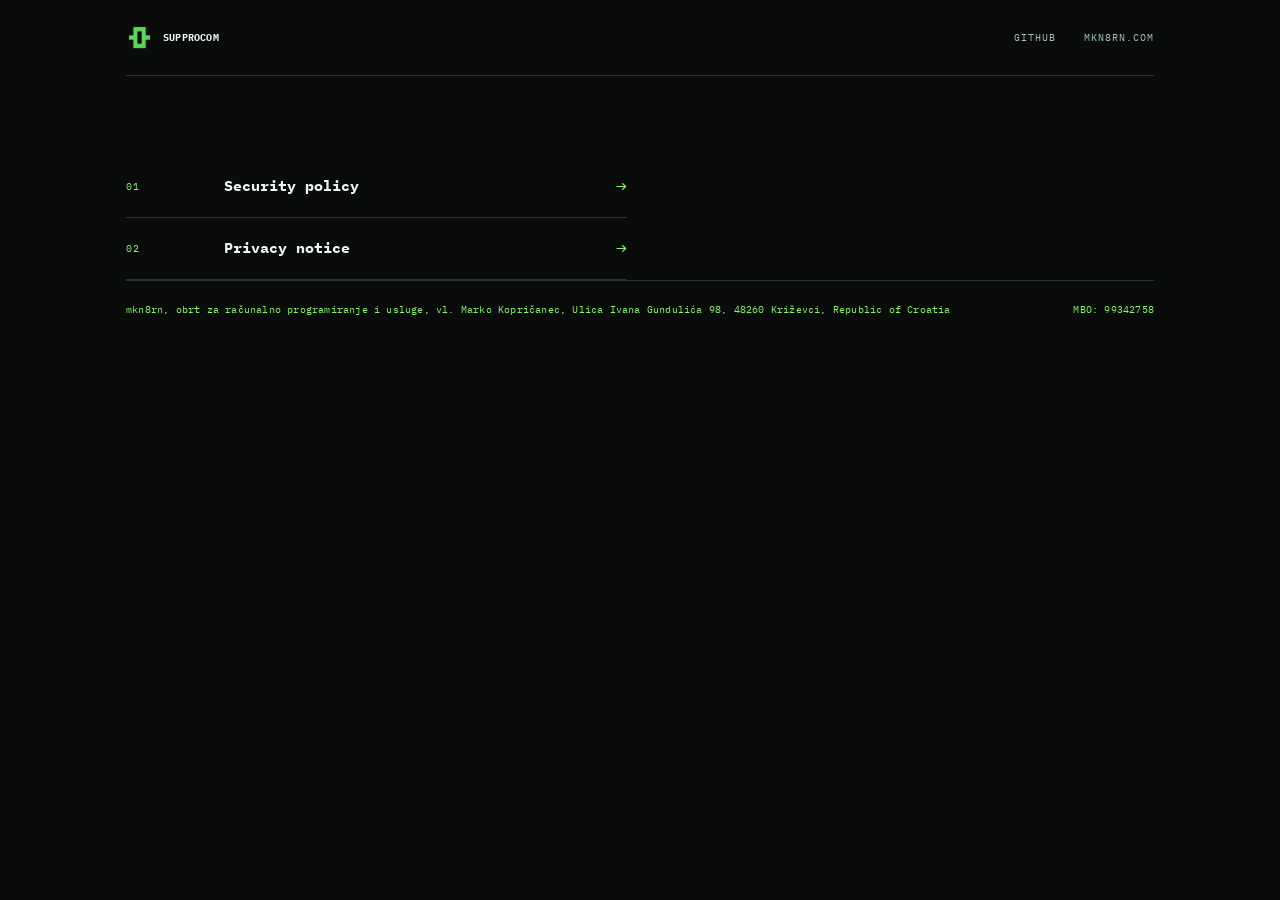
==== index.html @ 93ad4a43 "Add privacy notice and root page" ====
<!doctype html><html lang=en><head><meta charset=utf-8><meta name=viewport content="width=device-width, initial-scale=1"><meta name=theme-color content=#090c0a><meta name=description content="Supprocom security policy and privacy notice."><title>Supprocom</title><link rel=icon href=security/avatar.png><link rel=stylesheet href=security/styles.css></head>
<body id=top><a class=skip href=#main-content>Skip to content</a>
<header class="header wrap"><a class="brand label" href=./ aria-label="Supprocom"><span class=mark><img src=security/avatar.png alt=""></span><span>supprocom</span></a><nav class="nav label" aria-label="Main navigation"><a href=https://github.com/Supprocom target=_blank rel=noreferrer>GitHub</a><a href=https://mkn8rn.com target=_blank rel=noreferrer>mkn8rn.com</a></nav></header>
<main id=main-content>
<section class="section contact wrap" aria-label="Pages"><div class=contact-wrap><div class=contacts>
<a class=contact-row href=security/><span class=label>01</span><strong>Security policy</strong><span class=arrow aria-hidden=true>&rarr;</span></a>
<a class=contact-row href=privacy/><span class=label>02</span><strong>Privacy notice</strong><span class=arrow aria-hidden=true>&rarr;</span></a>
</div></div></section>
</main>
<footer class="footer wrap"><span>mkn8rn, obrt za računalno programiranje i usluge, vl. Marko Kopričanec, Ulica Ivana Gundulića 98, 48260 Križevci, Republic of Croatia</span><span>MBO: 99342758</span></footer></body></html>
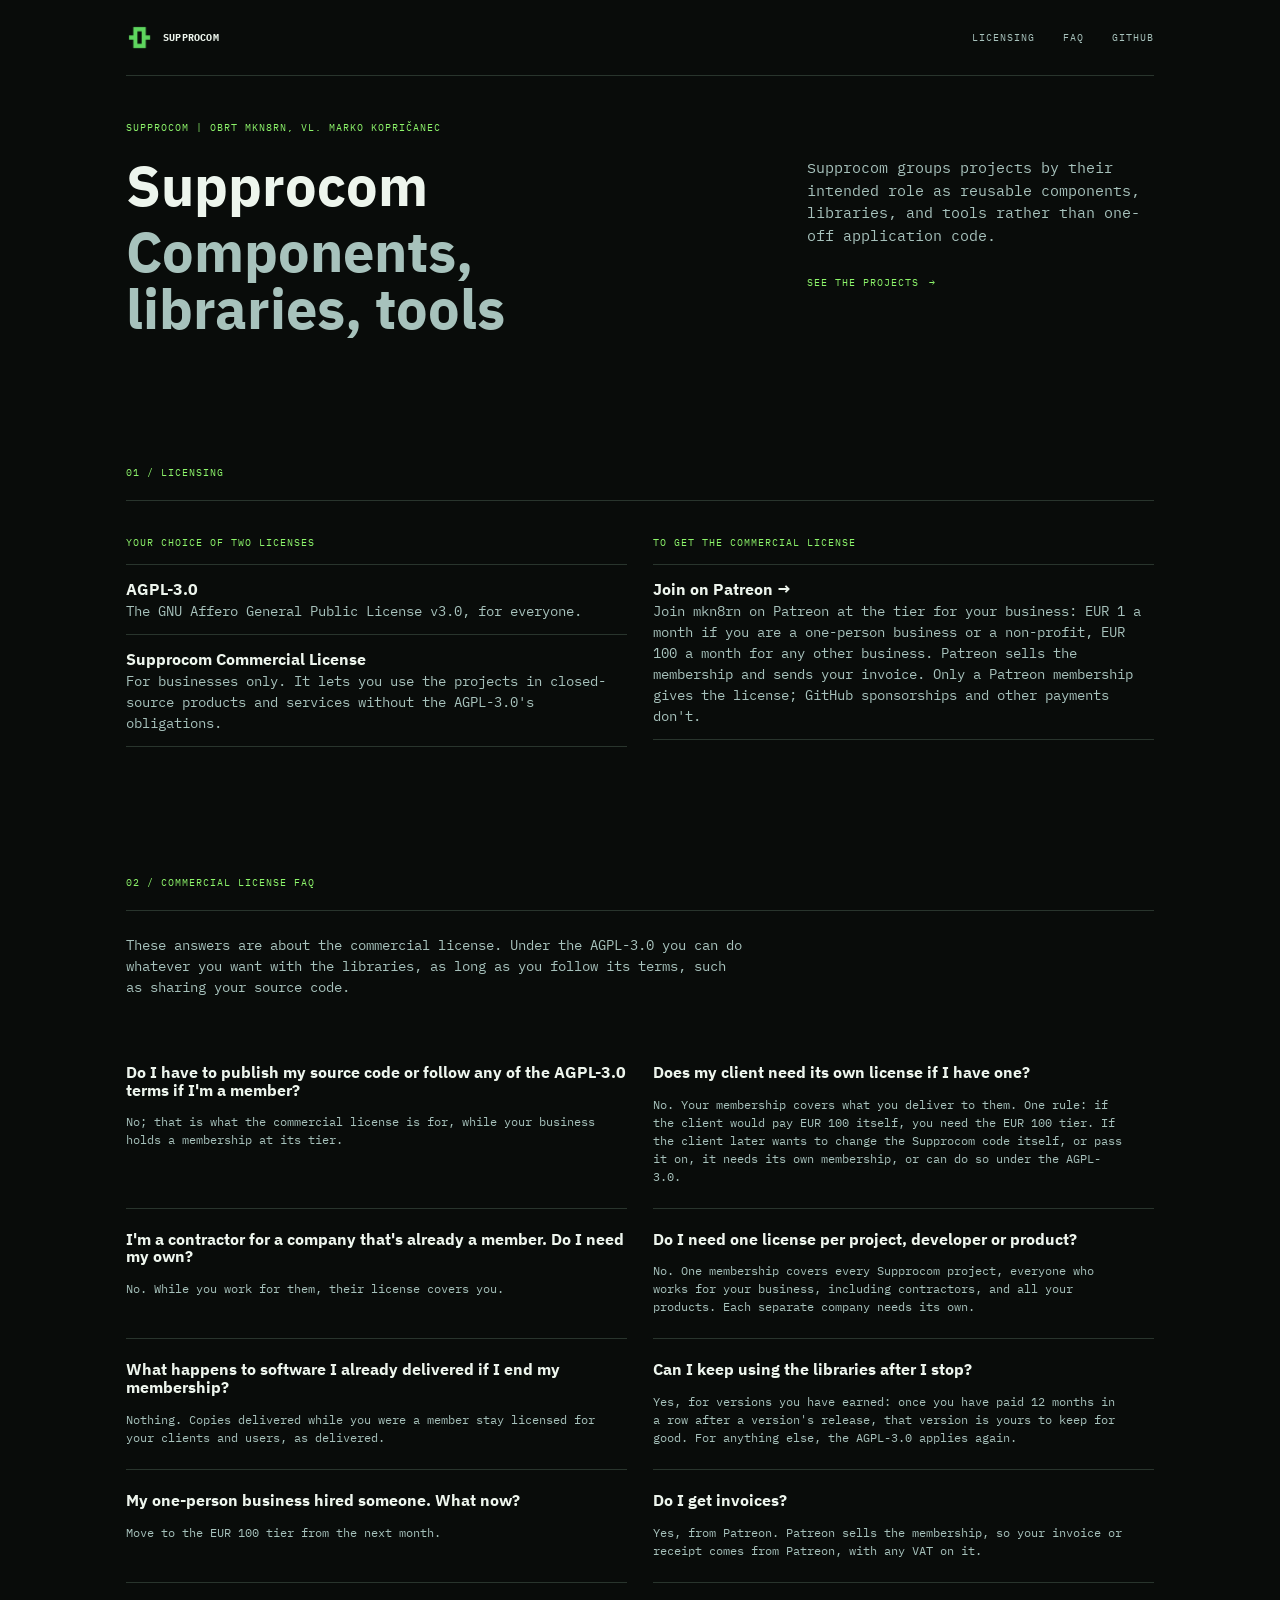
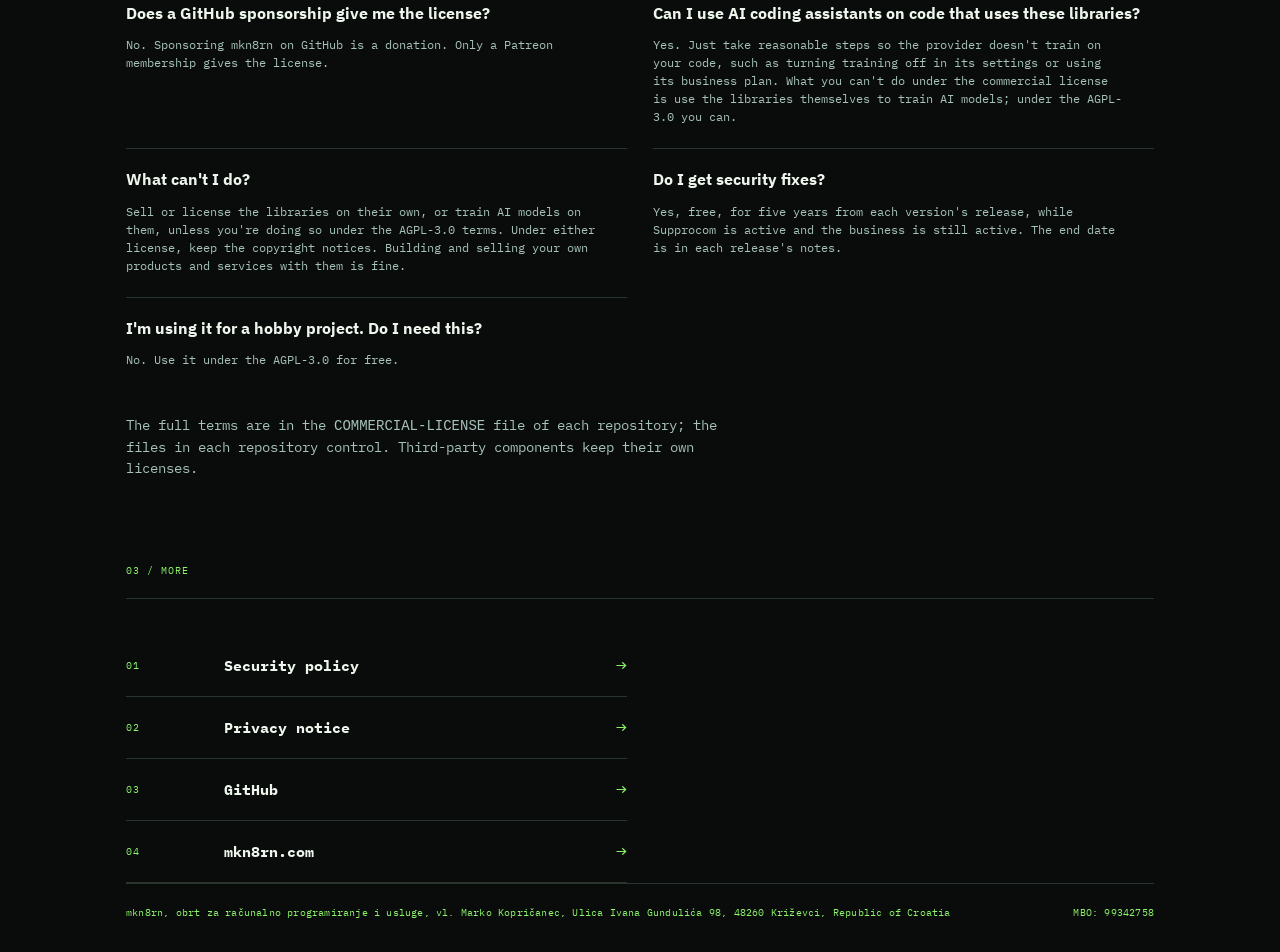
==== commit 0fdcefb9: "Root page: licensing and FAQ" ====
--- a/index.html
+++ b/index.html
@@ -1,10 +1,37 @@
-<!doctype html><html lang=en><head><meta charset=utf-8><meta name=viewport content="width=device-width, initial-scale=1"><meta name=theme-color content=#090c0a><meta name=description content="Supprocom security policy and privacy notice."><title>Supprocom</title><link rel=icon href=security/avatar.png><link rel=stylesheet href=security/styles.css></head>
+<!doctype html><html lang=en><head><meta charset=utf-8><meta name=viewport content="width=device-width, initial-scale=1"><meta name=theme-color content=#090c0a><meta name=description content="Supprocom: reusable components, libraries and tools. AGPL-3.0, or a commercial license with a Patreon membership."><title>Supprocom</title><link rel=icon href=security/avatar.png><link rel=stylesheet href=security/styles.css></head>
 <body id=top><a class=skip href=#main-content>Skip to content</a>
-<header class="header wrap"><a class="brand label" href=./ aria-label="Supprocom"><span class=mark><img src=security/avatar.png alt=""></span><span>supprocom</span></a><nav class="nav label" aria-label="Main navigation"><a href=https://github.com/Supprocom target=_blank rel=noreferrer>GitHub</a><a href=https://mkn8rn.com target=_blank rel=noreferrer>mkn8rn.com</a></nav></header>
+<header class="header wrap"><a class="brand label" href=./ aria-label="Supprocom"><span class=mark><img src=security/avatar.png alt=""></span><span>supprocom</span></a><nav class="nav label" aria-label="Main navigation"><a href=#licensing>Licensing</a><a href=#faq>FAQ</a><a href=https://github.com/Supprocom target=_blank rel=noreferrer>GitHub</a></nav></header>
 <main id=main-content>
-<section class="section contact wrap" aria-label="Pages"><div class=contact-wrap><div class=contacts>
+<section class="hero section wrap" aria-labelledby=intro-title><div class=copy><p class="eyebrow label">Supprocom | Obrt mkn8rn, vl. Marko Kopričanec</p><h1 id=intro-title><span>Supprocom</span><span class="sub gray-text-1">Components, libraries, tools</span></h1></div><div class="aside gray-text-1"><p>Supprocom groups projects by their intended role as reusable components, libraries, and tools rather than one-off application code.</p><a class="action label" href=https://github.com/Supprocom target=_blank rel=noreferrer>See the projects <span aria-hidden=true>&rarr;</span></a></div></section>
+
+<section class="section wrap" id=licensing aria-labelledby=licensing-title><div class=bar><h2 class=label id=licensing-title>01 / licensing</h2></div><div class=scope><div><h3>Your choice of two licenses</h3><ul>
+<li><strong>AGPL-3.0</strong>The GNU Affero General Public License v3.0, for everyone.</li>
+<li><strong>Supprocom Commercial License</strong>For businesses only. It lets you use the projects in closed-source products and services without the AGPL-3.0's obligations.</li>
+</ul></div><div><h3>To get the commercial license</h3><ul>
+<li><a href=https://www.patreon.com/cw/mkn8rn target=_blank rel=noreferrer><strong>Join on Patreon &rarr;</strong></a>Join <a href=https://www.patreon.com/cw/mkn8rn target=_blank rel=noreferrer>mkn8rn on Patreon</a> at the tier for your business: EUR 1 a month if you are a one-person business or a non-profit, EUR 100 a month for any other business. Patreon sells the membership and sends your invoice. Only a Patreon membership gives the license; GitHub sponsorships and other payments don't.</li>
+</ul></div></div></section>
+
+<section class="section contact wrap" id=faq aria-labelledby=faq-title><div class=bar><h2 class=label id=faq-title>02 / commercial license FAQ</h2></div><p class="gray-text-1" style="margin:24px 0 0;max-width:620px;font-size:var(--body)">These answers are about the commercial license. Under the AGPL-3.0 you can do whatever you want with the libraries, as long as you follow its terms, such as sharing your source code.</p><div class=faq><div class=faq-list>
+<div class=faq-item><h4>Do I have to publish my source code or follow any of the AGPL-3.0 terms if I'm a member?</h4><p>No; that is what the commercial license is for, while your business holds a membership at its tier.</p></div>
+<div class=faq-item><h4>Does my client need its own license if I have one?</h4><p>No. Your membership covers what you deliver to them. One rule: if the client would pay EUR 100 itself, you need the EUR 100 tier. If the client later wants to change the Supprocom code itself, or pass it on, it needs its own membership, or can do so under the AGPL-3.0.</p></div>
+<div class=faq-item><h4>I'm a contractor for a company that's already a member. Do I need my own?</h4><p>No. While you work for them, their license covers you.</p></div>
+<div class=faq-item><h4>Do I need one license per project, developer or product?</h4><p>No. One membership covers every Supprocom project, everyone who works for your business, including contractors, and all your products. Each separate company needs its own.</p></div>
+<div class=faq-item><h4>What happens to software I already delivered if I end my membership?</h4><p>Nothing. Copies delivered while you were a member stay licensed for your clients and users, as delivered.</p></div>
+<div class=faq-item><h4>Can I keep using the libraries after I stop?</h4><p>Yes, for versions you have earned: once you have paid 12 months in a row after a version's release, that version is yours to keep for good. For anything else, the AGPL-3.0 applies again.</p></div>
+<div class=faq-item><h4>My one-person business hired someone. What now?</h4><p>Move to the EUR 100 tier from the next month.</p></div>
+<div class=faq-item><h4>Do I get invoices?</h4><p>Yes, from Patreon. Patreon sells the membership, so your invoice or receipt comes from Patreon, with any VAT on it.</p></div>
+<div class=faq-item><h4>Does a GitHub sponsorship give me the license?</h4><p>No. Sponsoring mkn8rn on GitHub is a donation. Only a Patreon membership gives the license.</p></div>
+<div class=faq-item><h4>Can I use AI coding assistants on code that uses these libraries?</h4><p>Yes. Just take reasonable steps so the provider doesn't train on your code, such as turning training off in its settings or using its business plan. What you can't do under the commercial license is use the libraries themselves to train AI models; under the AGPL-3.0 you can.</p></div>
+<div class=faq-item><h4>What can't I do?</h4><p>Sell or license the libraries on their own, or train AI models on them, unless you're doing so under the AGPL-3.0 terms. Under either license, keep the copyright notices. Building and selling your own products and services with them is fine.</p></div>
+<div class=faq-item><h4>Do I get security fixes?</h4><p>Yes, free, for five years from each version's release, while Supprocom is active and the business is still active. The end date is in each release's notes.</p></div>
+<div class=faq-item><h4>I'm using it for a hobby project. Do I need this?</h4><p>No. Use it under the AGPL-3.0 for free.</p></div>
+</div></div><p class="gray-text-1" style="margin:24px 0 0;max-width:620px;font-size:var(--body)">The full terms are in the <code>COMMERCIAL-LICENSE</code> file of each repository; the files in each repository control. Third-party components keep their own licenses.</p></section>
+
+<section class="section contact wrap" aria-labelledby=pages-title><div class=bar><h2 class=label id=pages-title>03 / more</h2></div><div class=contact-wrap><div class=contacts>
 <a class=contact-row href=security/><span class=label>01</span><strong>Security policy</strong><span class=arrow aria-hidden=true>&rarr;</span></a>
 <a class=contact-row href=privacy/><span class=label>02</span><strong>Privacy notice</strong><span class=arrow aria-hidden=true>&rarr;</span></a>
+<a class=contact-row href=https://github.com/Supprocom target=_blank rel=noreferrer><span class=label>03</span><strong>GitHub</strong><span class=arrow aria-hidden=true>&rarr;</span></a>
+<a class=contact-row href=https://mkn8rn.com target=_blank rel=noreferrer><span class=label>04</span><strong>mkn8rn.com</strong><span class=arrow aria-hidden=true>&rarr;</span></a>
 </div></div></section>
 </main>
 <footer class="footer wrap"><span>mkn8rn, obrt za računalno programiranje i usluge, vl. Marko Kopričanec, Ulica Ivana Gundulića 98, 48260 Križevci, Republic of Croatia</span><span>MBO: 99342758</span></footer></body></html>
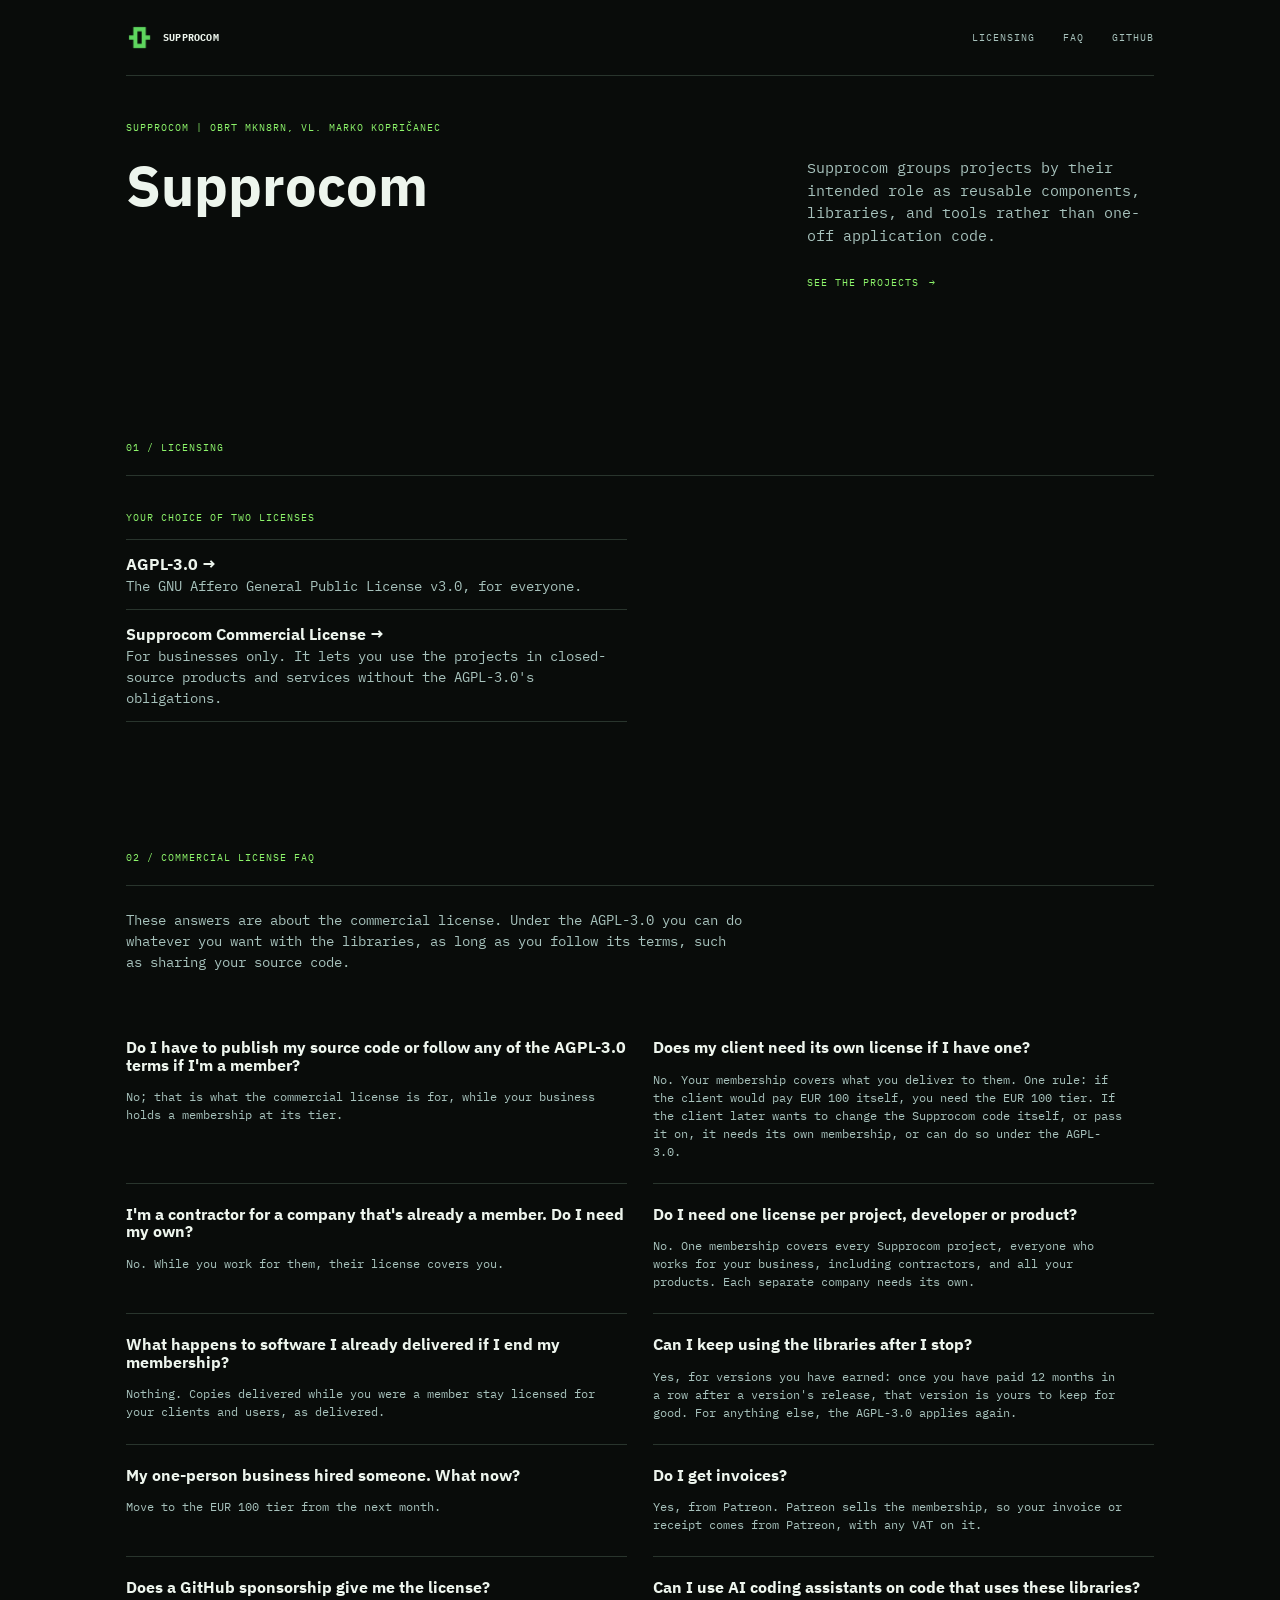
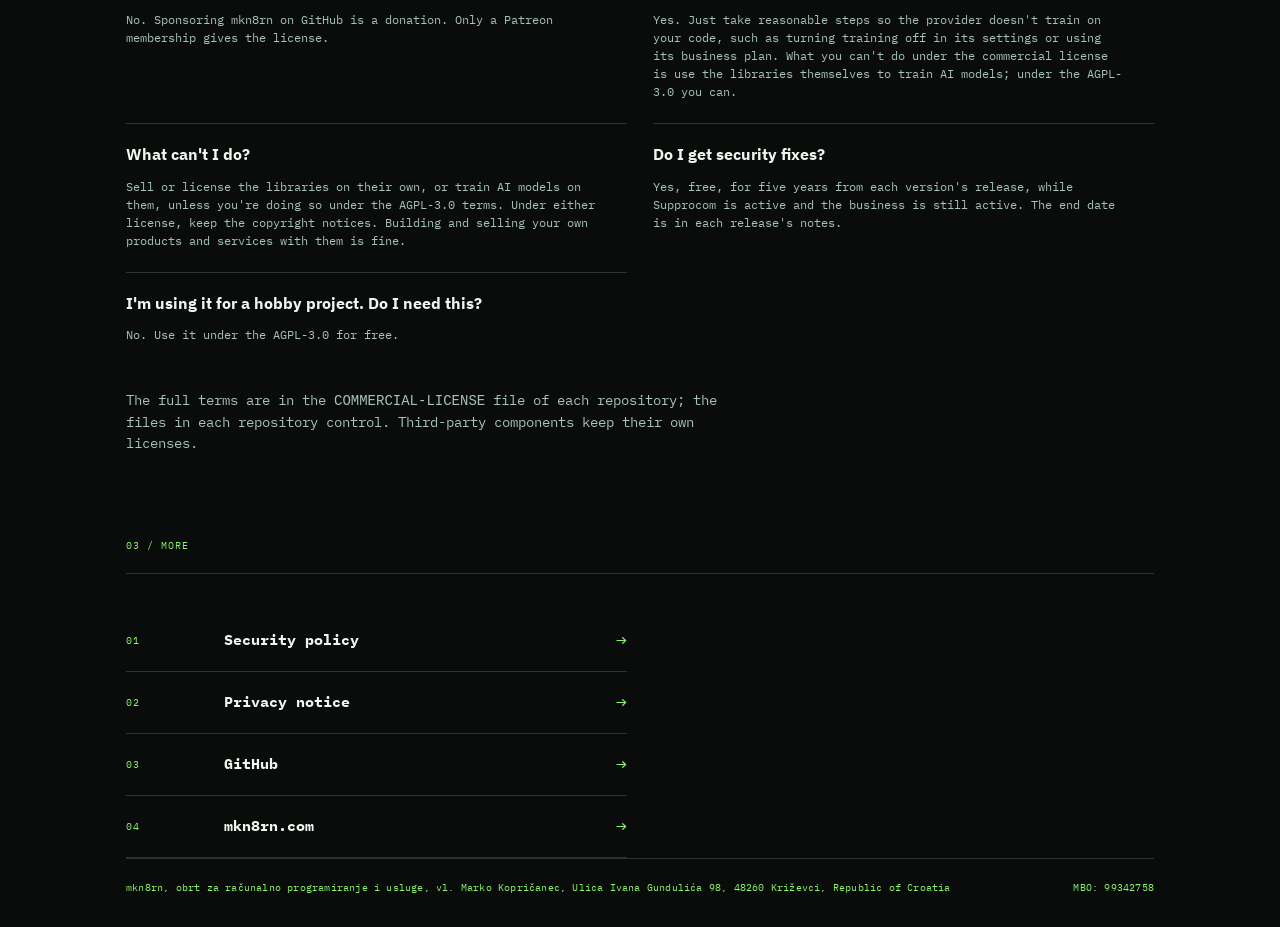
==== commit 36819cb0: "Root page: license links, simpler hero" ====
--- a/index.html
+++ b/index.html
@@ -2,13 +2,11 @@
 <body id=top><a class=skip href=#main-content>Skip to content</a>
 <header class="header wrap"><a class="brand label" href=./ aria-label="Supprocom"><span class=mark><img src=security/avatar.png alt=""></span><span>supprocom</span></a><nav class="nav label" aria-label="Main navigation"><a href=#licensing>Licensing</a><a href=#faq>FAQ</a><a href=https://github.com/Supprocom target=_blank rel=noreferrer>GitHub</a></nav></header>
 <main id=main-content>
-<section class="hero section wrap" aria-labelledby=intro-title><div class=copy><p class="eyebrow label">Supprocom | Obrt mkn8rn, vl. Marko Kopričanec</p><h1 id=intro-title><span>Supprocom</span><span class="sub gray-text-1">Components, libraries, tools</span></h1></div><div class="aside gray-text-1"><p>Supprocom groups projects by their intended role as reusable components, libraries, and tools rather than one-off application code.</p><a class="action label" href=https://github.com/Supprocom target=_blank rel=noreferrer>See the projects <span aria-hidden=true>&rarr;</span></a></div></section>
+<section class="hero section wrap" aria-labelledby=intro-title><div class=copy><p class="eyebrow label">Supprocom | Obrt mkn8rn, vl. Marko Kopričanec</p><h1 id=intro-title><span>Supprocom</span></h1></div><div class="aside gray-text-1"><p>Supprocom groups projects by their intended role as reusable components, libraries, and tools rather than one-off application code.</p><a class="action label" href=https://github.com/Supprocom target=_blank rel=noreferrer>See the projects <span aria-hidden=true>&rarr;</span></a></div></section>
 
 <section class="section wrap" id=licensing aria-labelledby=licensing-title><div class=bar><h2 class=label id=licensing-title>01 / licensing</h2></div><div class=scope><div><h3>Your choice of two licenses</h3><ul>
-<li><strong>AGPL-3.0</strong>The GNU Affero General Public License v3.0, for everyone.</li>
-<li><strong>Supprocom Commercial License</strong>For businesses only. It lets you use the projects in closed-source products and services without the AGPL-3.0's obligations.</li>
-</ul></div><div><h3>To get the commercial license</h3><ul>
-<li><a href=https://www.patreon.com/cw/mkn8rn target=_blank rel=noreferrer><strong>Join on Patreon &rarr;</strong></a>Join <a href=https://www.patreon.com/cw/mkn8rn target=_blank rel=noreferrer>mkn8rn on Patreon</a> at the tier for your business: EUR 1 a month if you are a one-person business or a non-profit, EUR 100 a month for any other business. Patreon sells the membership and sends your invoice. Only a Patreon membership gives the license; GitHub sponsorships and other payments don't.</li>
+<li><a href=https://www.gnu.org/licenses/agpl-3.0.html target=_blank rel=noreferrer><strong>AGPL-3.0 &rarr;</strong></a>The GNU Affero General Public License v3.0, for everyone.</li>
+<li><a href=https://www.patreon.com/cw/mkn8rn target=_blank rel=noreferrer><strong>Supprocom Commercial License &rarr;</strong></a>For businesses only. It lets you use the projects in closed-source products and services without the AGPL-3.0's obligations.</li>
 </ul></div></div></section>
 
 <section class="section contact wrap" id=faq aria-labelledby=faq-title><div class=bar><h2 class=label id=faq-title>02 / commercial license FAQ</h2></div><p class="gray-text-1" style="margin:24px 0 0;max-width:620px;font-size:var(--body)">These answers are about the commercial license. Under the AGPL-3.0 you can do whatever you want with the libraries, as long as you follow its terms, such as sharing your source code.</p><div class=faq><div class=faq-list>
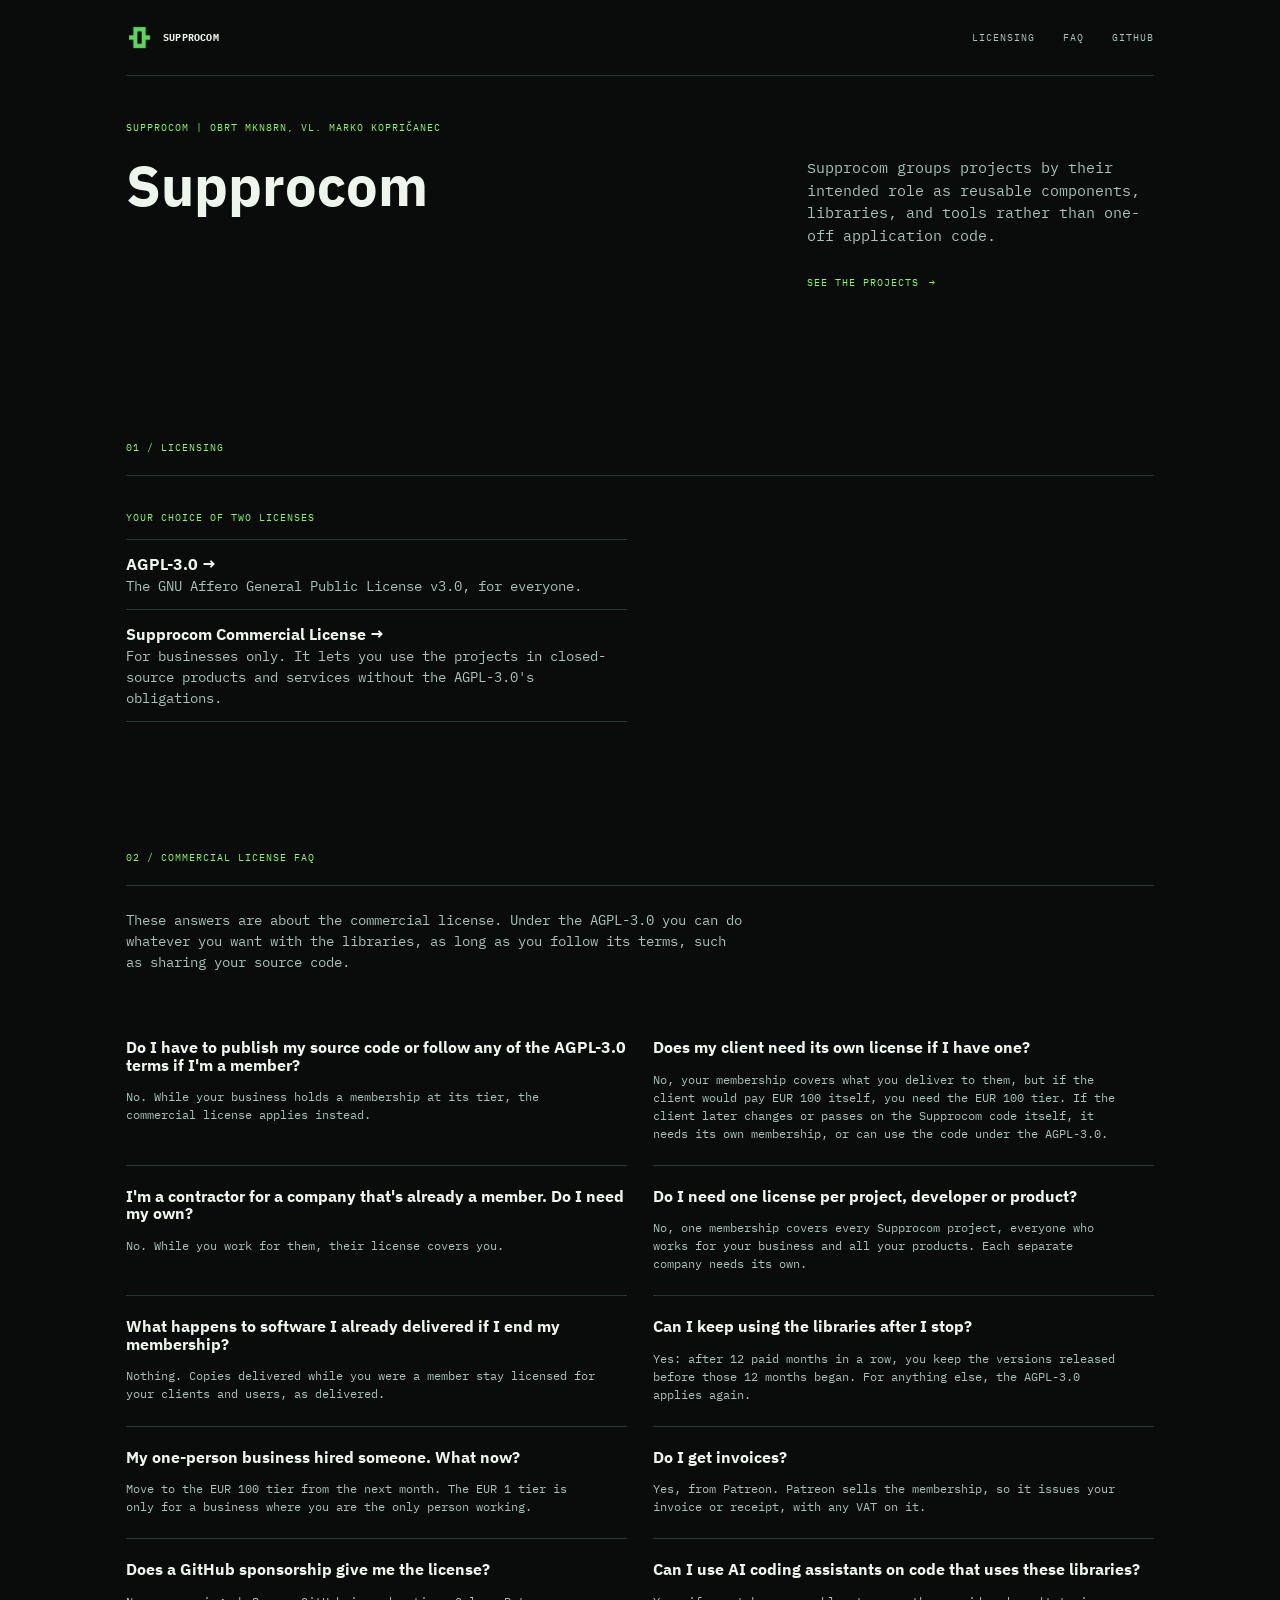
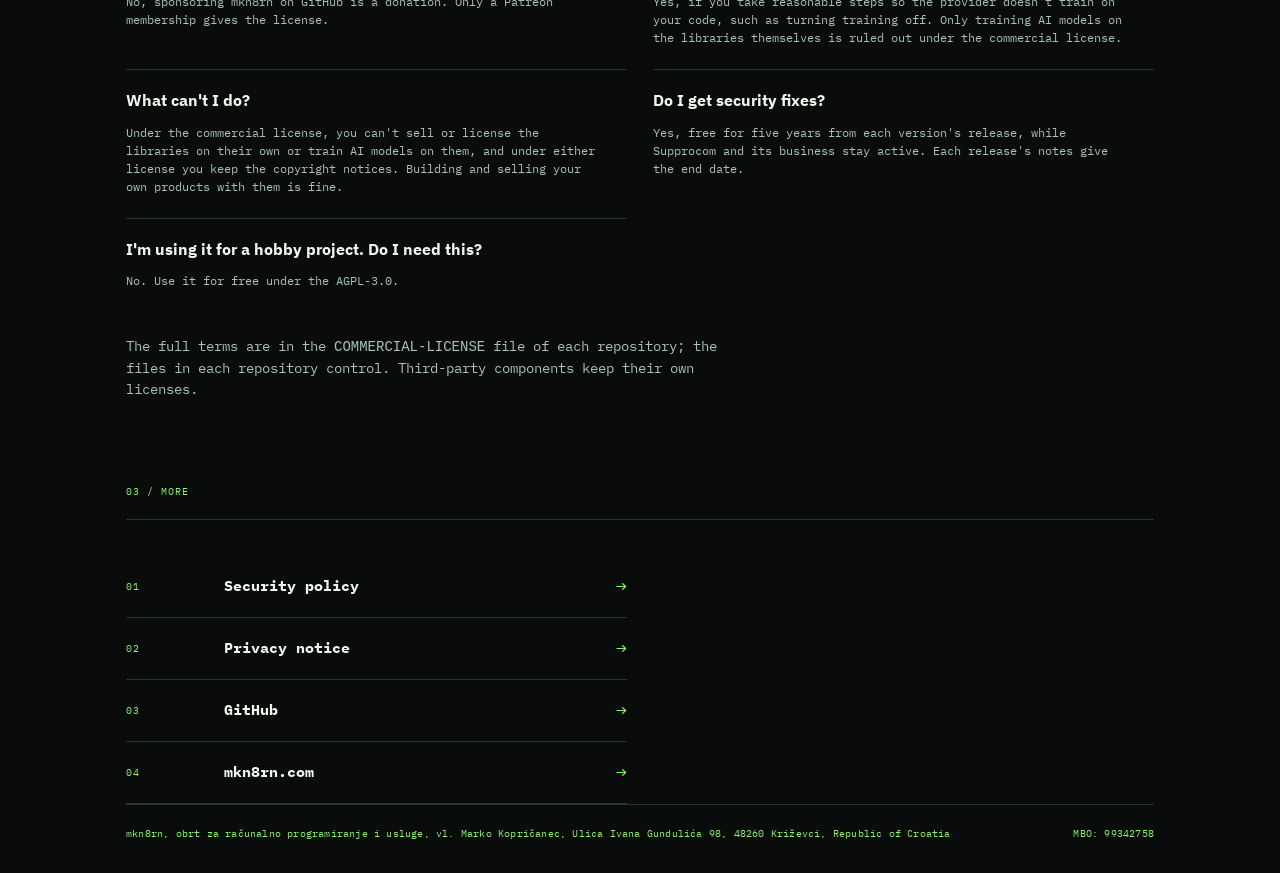
==== commit c952f161: "FAQ: shorter answers" ====
--- a/index.html
+++ b/index.html
@@ -10,19 +10,19 @@
 </ul></div></div></section>
 
 <section class="section contact wrap" id=faq aria-labelledby=faq-title><div class=bar><h2 class=label id=faq-title>02 / commercial license FAQ</h2></div><p class="gray-text-1" style="margin:24px 0 0;max-width:620px;font-size:var(--body)">These answers are about the commercial license. Under the AGPL-3.0 you can do whatever you want with the libraries, as long as you follow its terms, such as sharing your source code.</p><div class=faq><div class=faq-list>
-<div class=faq-item><h4>Do I have to publish my source code or follow any of the AGPL-3.0 terms if I'm a member?</h4><p>No; that is what the commercial license is for, while your business holds a membership at its tier.</p></div>
-<div class=faq-item><h4>Does my client need its own license if I have one?</h4><p>No. Your membership covers what you deliver to them. One rule: if the client would pay EUR 100 itself, you need the EUR 100 tier. If the client later wants to change the Supprocom code itself, or pass it on, it needs its own membership, or can do so under the AGPL-3.0.</p></div>
+<div class=faq-item><h4>Do I have to publish my source code or follow any of the AGPL-3.0 terms if I'm a member?</h4><p>No. While your business holds a membership at its tier, the commercial license applies instead.</p></div>
+<div class=faq-item><h4>Does my client need its own license if I have one?</h4><p>No, your membership covers what you deliver to them, but if the client would pay EUR 100 itself, you need the EUR 100 tier. If the client later changes or passes on the Supprocom code itself, it needs its own membership, or can use the code under the AGPL-3.0.</p></div>
 <div class=faq-item><h4>I'm a contractor for a company that's already a member. Do I need my own?</h4><p>No. While you work for them, their license covers you.</p></div>
-<div class=faq-item><h4>Do I need one license per project, developer or product?</h4><p>No. One membership covers every Supprocom project, everyone who works for your business, including contractors, and all your products. Each separate company needs its own.</p></div>
+<div class=faq-item><h4>Do I need one license per project, developer or product?</h4><p>No, one membership covers every Supprocom project, everyone who works for your business and all your products. Each separate company needs its own.</p></div>
 <div class=faq-item><h4>What happens to software I already delivered if I end my membership?</h4><p>Nothing. Copies delivered while you were a member stay licensed for your clients and users, as delivered.</p></div>
-<div class=faq-item><h4>Can I keep using the libraries after I stop?</h4><p>Yes, for versions you have earned: once you have paid 12 months in a row after a version's release, that version is yours to keep for good. For anything else, the AGPL-3.0 applies again.</p></div>
-<div class=faq-item><h4>My one-person business hired someone. What now?</h4><p>Move to the EUR 100 tier from the next month.</p></div>
-<div class=faq-item><h4>Do I get invoices?</h4><p>Yes, from Patreon. Patreon sells the membership, so your invoice or receipt comes from Patreon, with any VAT on it.</p></div>
-<div class=faq-item><h4>Does a GitHub sponsorship give me the license?</h4><p>No. Sponsoring mkn8rn on GitHub is a donation. Only a Patreon membership gives the license.</p></div>
-<div class=faq-item><h4>Can I use AI coding assistants on code that uses these libraries?</h4><p>Yes. Just take reasonable steps so the provider doesn't train on your code, such as turning training off in its settings or using its business plan. What you can't do under the commercial license is use the libraries themselves to train AI models; under the AGPL-3.0 you can.</p></div>
-<div class=faq-item><h4>What can't I do?</h4><p>Sell or license the libraries on their own, or train AI models on them, unless you're doing so under the AGPL-3.0 terms. Under either license, keep the copyright notices. Building and selling your own products and services with them is fine.</p></div>
-<div class=faq-item><h4>Do I get security fixes?</h4><p>Yes, free, for five years from each version's release, while Supprocom is active and the business is still active. The end date is in each release's notes.</p></div>
-<div class=faq-item><h4>I'm using it for a hobby project. Do I need this?</h4><p>No. Use it under the AGPL-3.0 for free.</p></div>
+<div class=faq-item><h4>Can I keep using the libraries after I stop?</h4><p>Yes: after 12 paid months in a row, you keep the versions released before those 12 months began. For anything else, the AGPL-3.0 applies again.</p></div>
+<div class=faq-item><h4>My one-person business hired someone. What now?</h4><p>Move to the EUR 100 tier from the next month. The EUR 1 tier is only for a business where you are the only person working.</p></div>
+<div class=faq-item><h4>Do I get invoices?</h4><p>Yes, from Patreon. Patreon sells the membership, so it issues your invoice or receipt, with any VAT on it.</p></div>
+<div class=faq-item><h4>Does a GitHub sponsorship give me the license?</h4><p>No, sponsoring mkn8rn on GitHub is a donation. Only a Patreon membership gives the license.</p></div>
+<div class=faq-item><h4>Can I use AI coding assistants on code that uses these libraries?</h4><p>Yes, if you take reasonable steps so the provider doesn't train on your code, such as turning training off. Only training AI models on the libraries themselves is ruled out under the commercial license.</p></div>
+<div class=faq-item><h4>What can't I do?</h4><p>Under the commercial license, you can't sell or license the libraries on their own or train AI models on them, and under either license you keep the copyright notices. Building and selling your own products with them is fine.</p></div>
+<div class=faq-item><h4>Do I get security fixes?</h4><p>Yes, free for five years from each version's release, while Supprocom and its business stay active. Each release's notes give the end date.</p></div>
+<div class=faq-item><h4>I'm using it for a hobby project. Do I need this?</h4><p>No. Use it for free under the AGPL-3.0.</p></div>
 </div></div><p class="gray-text-1" style="margin:24px 0 0;max-width:620px;font-size:var(--body)">The full terms are in the <code>COMMERCIAL-LICENSE</code> file of each repository; the files in each repository control. Third-party components keep their own licenses.</p></section>
 
 <section class="section contact wrap" aria-labelledby=pages-title><div class=bar><h2 class=label id=pages-title>03 / more</h2></div><div class=contact-wrap><div class=contacts>
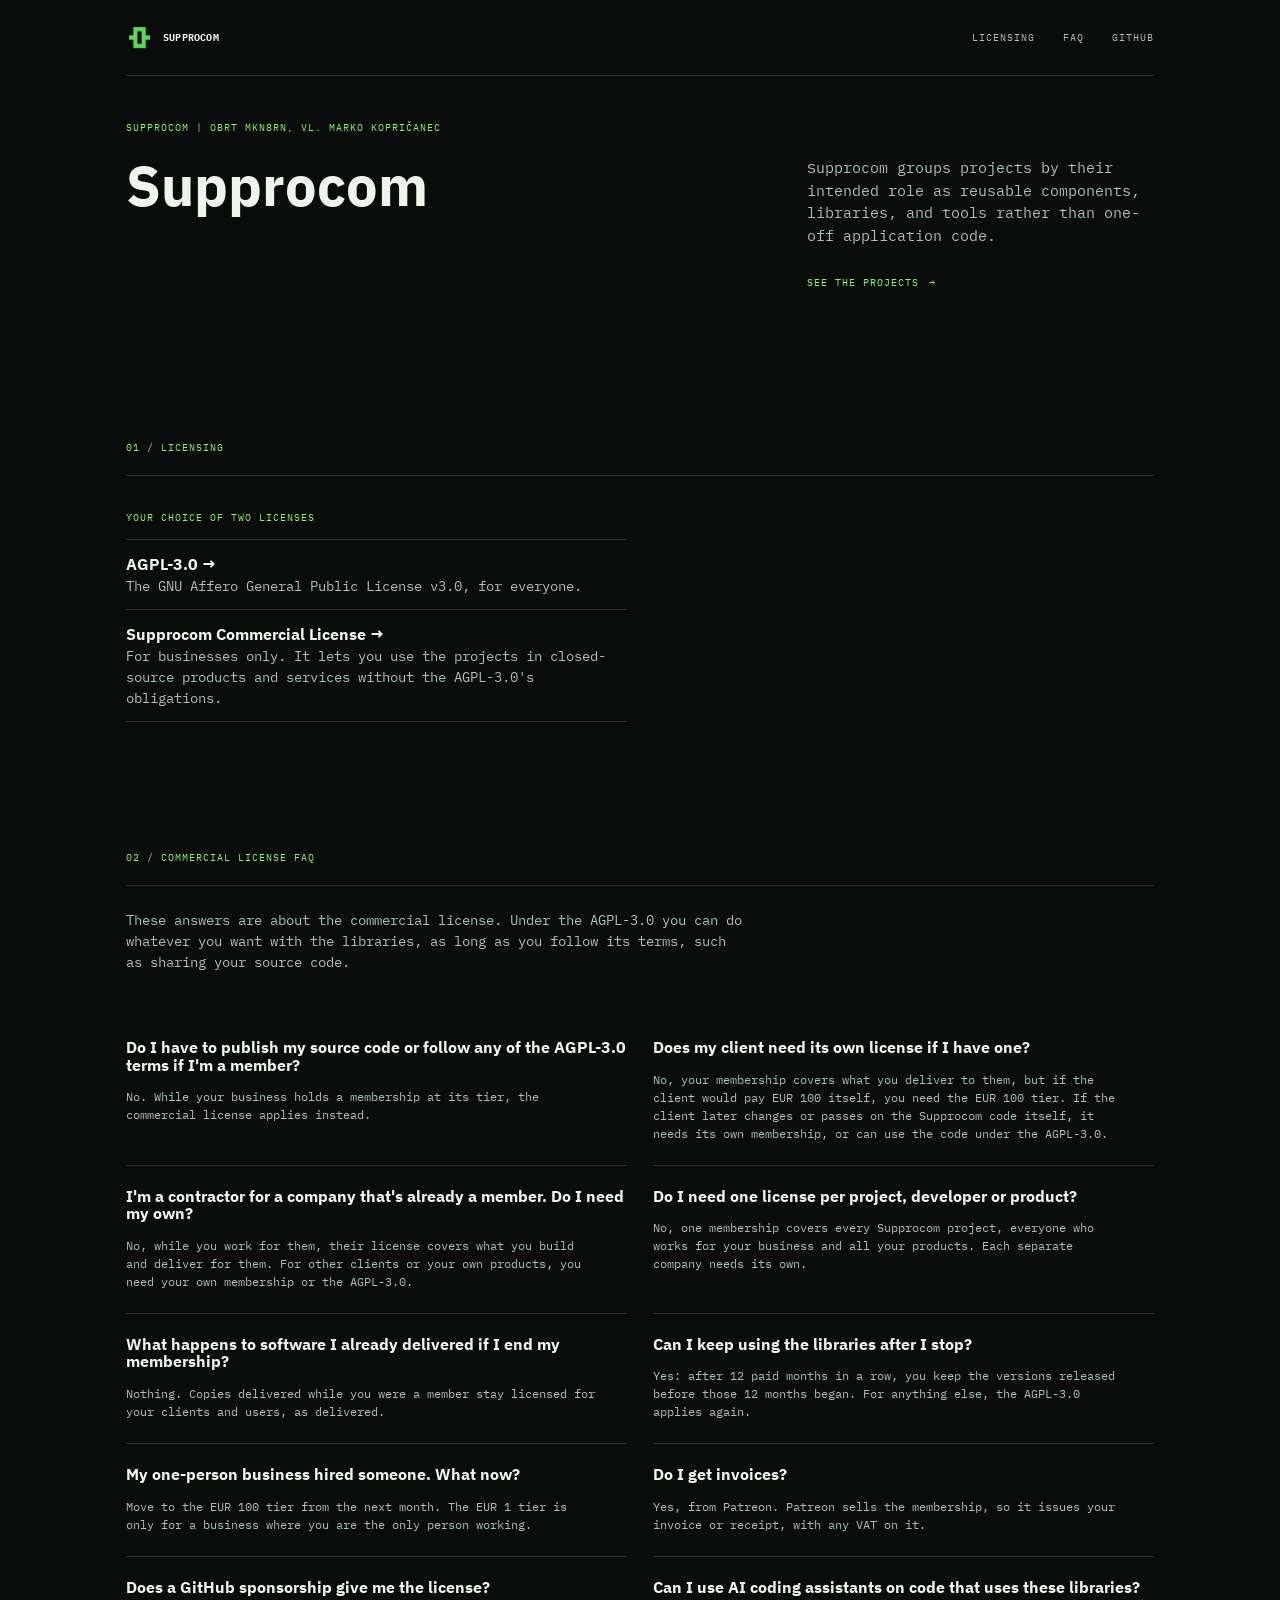
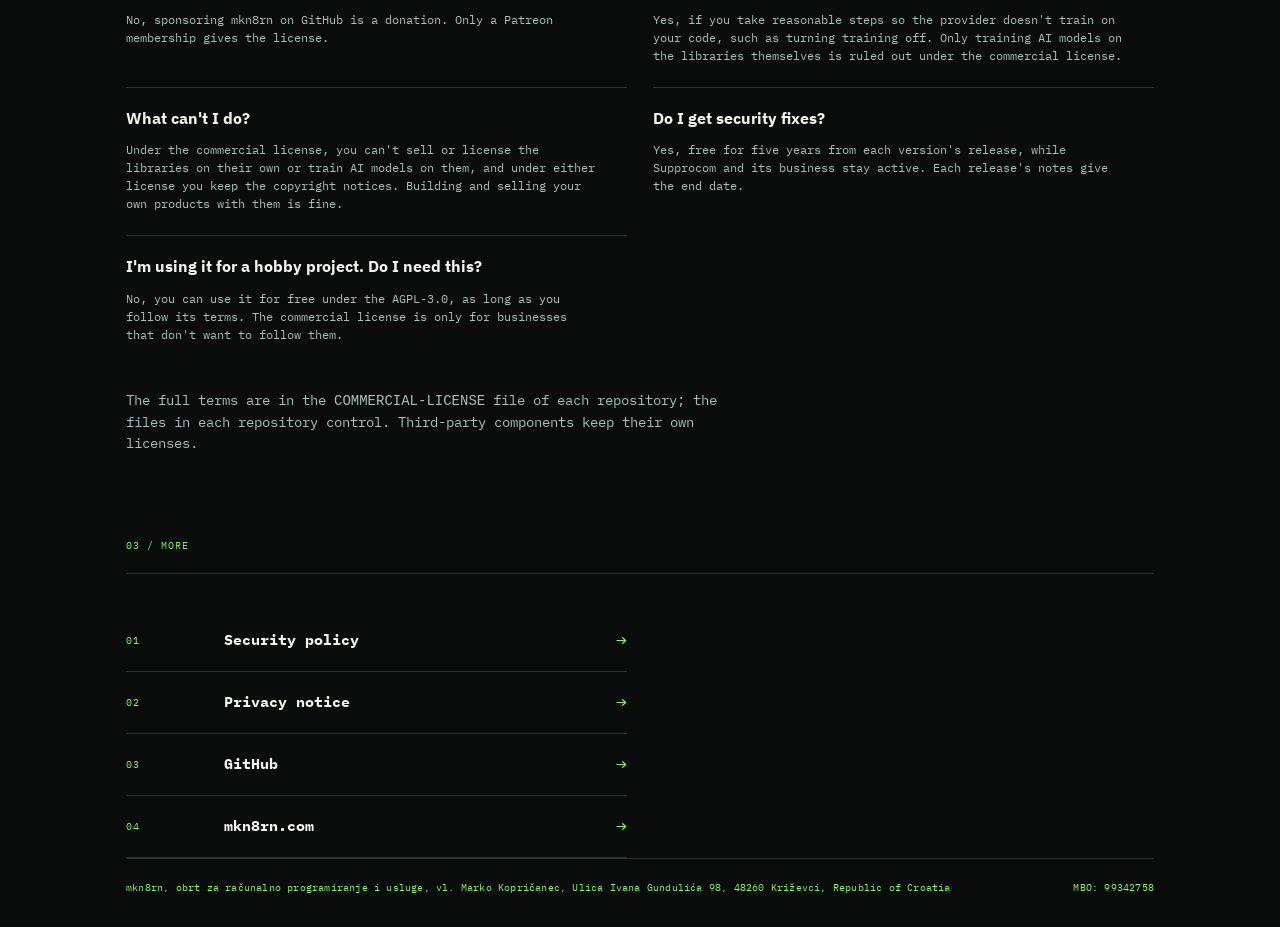
==== commit 999587ad: "FAQ: longer answers for contractors and hobby projects" ====
--- a/index.html
+++ b/index.html
@@ -6,13 +6,13 @@
 
 <section class="section wrap" id=licensing aria-labelledby=licensing-title><div class=bar><h2 class=label id=licensing-title>01 / licensing</h2></div><div class=scope><div><h3>Your choice of two licenses</h3><ul>
 <li><a href=https://www.gnu.org/licenses/agpl-3.0.html target=_blank rel=noreferrer><strong>AGPL-3.0 &rarr;</strong></a>The GNU Affero General Public License v3.0, for everyone.</li>
-<li><a href=https://www.patreon.com/cw/mkn8rn target=_blank rel=noreferrer><strong>Supprocom Commercial License &rarr;</strong></a>For businesses only. It lets you use the projects in closed-source products and services without the AGPL-3.0's obligations.</li>
+<li><a href=https://www.patreon.com/cw/mkn8rn/membership target=_blank rel=noreferrer><strong>Supprocom Commercial License &rarr;</strong></a>For businesses only. It lets you use the projects in closed-source products and services without the AGPL-3.0's obligations.</li>
 </ul></div></div></section>
 
 <section class="section contact wrap" id=faq aria-labelledby=faq-title><div class=bar><h2 class=label id=faq-title>02 / commercial license FAQ</h2></div><p class="gray-text-1" style="margin:24px 0 0;max-width:620px;font-size:var(--body)">These answers are about the commercial license. Under the AGPL-3.0 you can do whatever you want with the libraries, as long as you follow its terms, such as sharing your source code.</p><div class=faq><div class=faq-list>
 <div class=faq-item><h4>Do I have to publish my source code or follow any of the AGPL-3.0 terms if I'm a member?</h4><p>No. While your business holds a membership at its tier, the commercial license applies instead.</p></div>
 <div class=faq-item><h4>Does my client need its own license if I have one?</h4><p>No, your membership covers what you deliver to them, but if the client would pay EUR 100 itself, you need the EUR 100 tier. If the client later changes or passes on the Supprocom code itself, it needs its own membership, or can use the code under the AGPL-3.0.</p></div>
-<div class=faq-item><h4>I'm a contractor for a company that's already a member. Do I need my own?</h4><p>No. While you work for them, their license covers you.</p></div>
+<div class=faq-item><h4>I'm a contractor for a company that's already a member. Do I need my own?</h4><p>No, while you work for them, their license covers what you build and deliver for them. For other clients or your own products, you need your own membership or the AGPL-3.0.</p></div>
 <div class=faq-item><h4>Do I need one license per project, developer or product?</h4><p>No, one membership covers every Supprocom project, everyone who works for your business and all your products. Each separate company needs its own.</p></div>
 <div class=faq-item><h4>What happens to software I already delivered if I end my membership?</h4><p>Nothing. Copies delivered while you were a member stay licensed for your clients and users, as delivered.</p></div>
 <div class=faq-item><h4>Can I keep using the libraries after I stop?</h4><p>Yes: after 12 paid months in a row, you keep the versions released before those 12 months began. For anything else, the AGPL-3.0 applies again.</p></div>
@@ -22,7 +22,7 @@
 <div class=faq-item><h4>Can I use AI coding assistants on code that uses these libraries?</h4><p>Yes, if you take reasonable steps so the provider doesn't train on your code, such as turning training off. Only training AI models on the libraries themselves is ruled out under the commercial license.</p></div>
 <div class=faq-item><h4>What can't I do?</h4><p>Under the commercial license, you can't sell or license the libraries on their own or train AI models on them, and under either license you keep the copyright notices. Building and selling your own products with them is fine.</p></div>
 <div class=faq-item><h4>Do I get security fixes?</h4><p>Yes, free for five years from each version's release, while Supprocom and its business stay active. Each release's notes give the end date.</p></div>
-<div class=faq-item><h4>I'm using it for a hobby project. Do I need this?</h4><p>No. Use it for free under the AGPL-3.0.</p></div>
+<div class=faq-item><h4>I'm using it for a hobby project. Do I need this?</h4><p>No, you can use it for free under the AGPL-3.0, as long as you follow its terms. The commercial license is only for businesses that don't want to follow them.</p></div>
 </div></div><p class="gray-text-1" style="margin:24px 0 0;max-width:620px;font-size:var(--body)">The full terms are in the <code>COMMERCIAL-LICENSE</code> file of each repository; the files in each repository control. Third-party components keep their own licenses.</p></section>
 
 <section class="section contact wrap" aria-labelledby=pages-title><div class=bar><h2 class=label id=pages-title>03 / more</h2></div><div class=contact-wrap><div class=contacts>
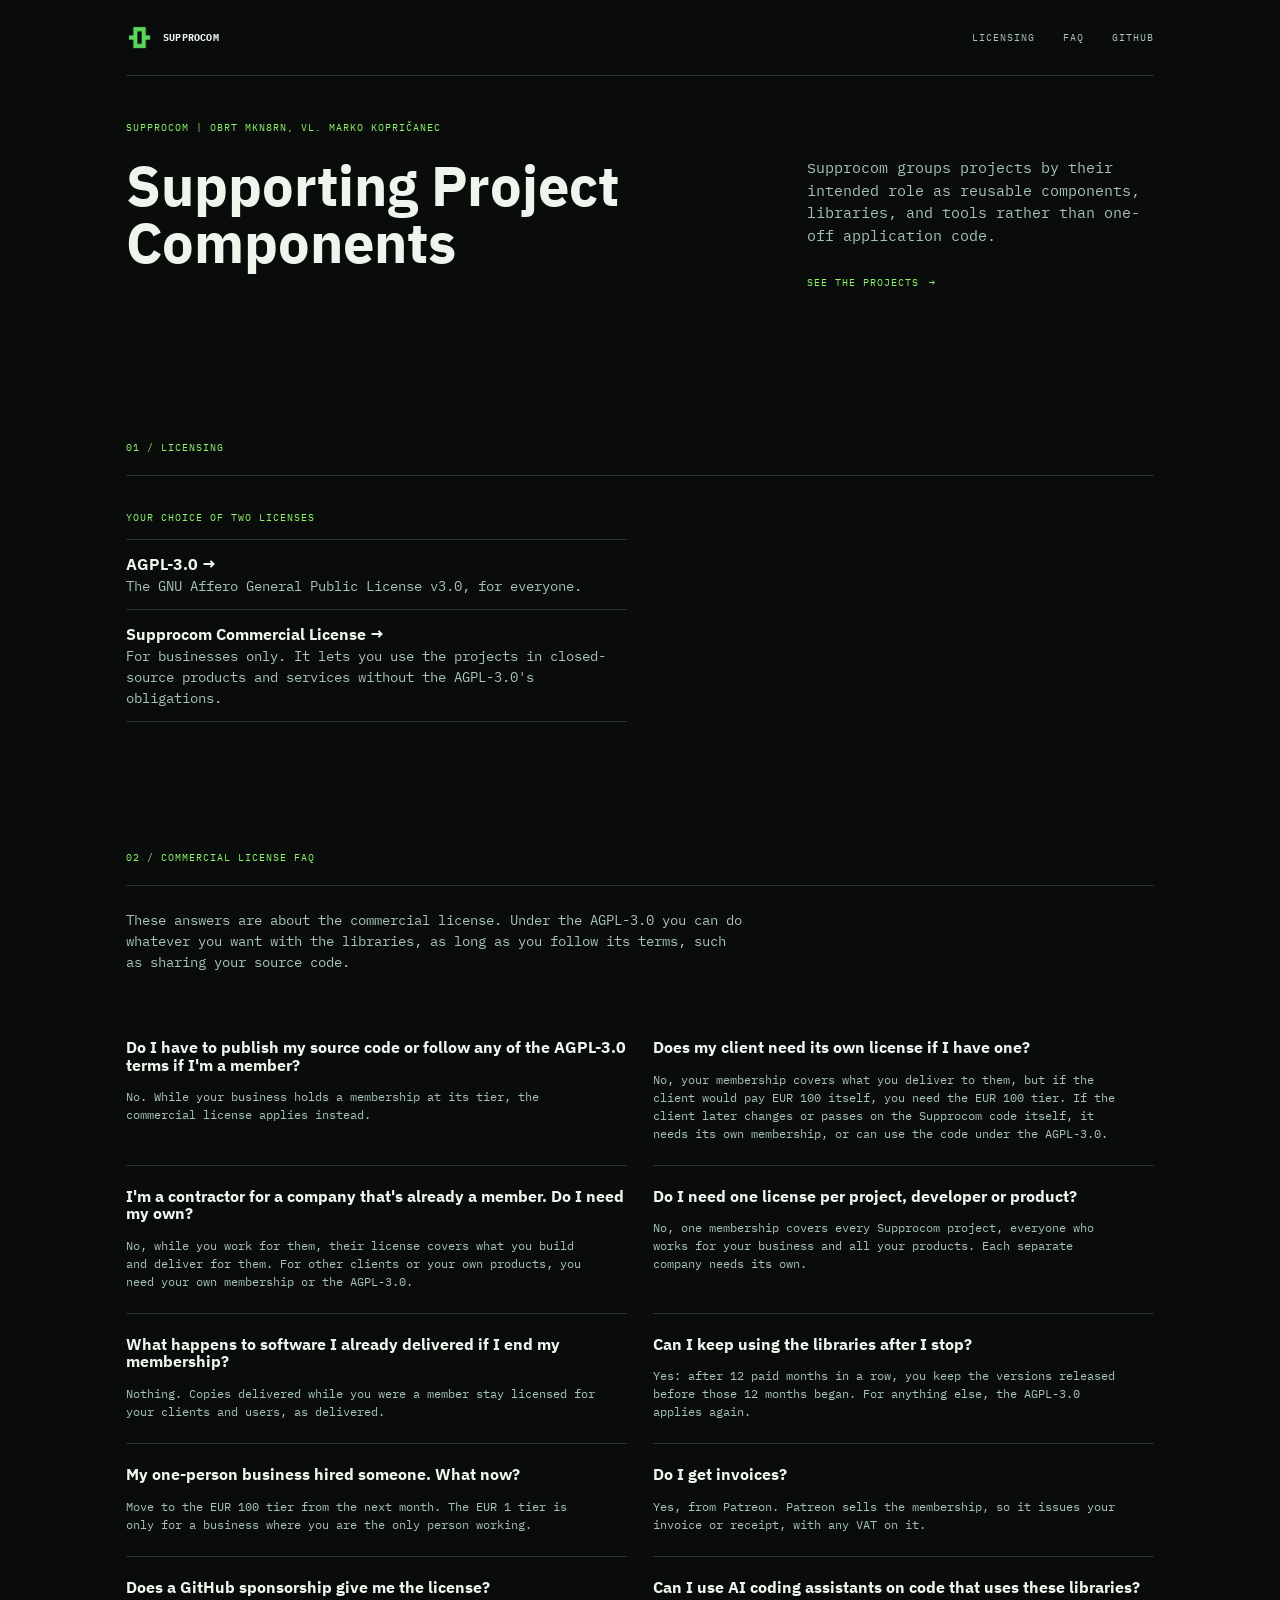
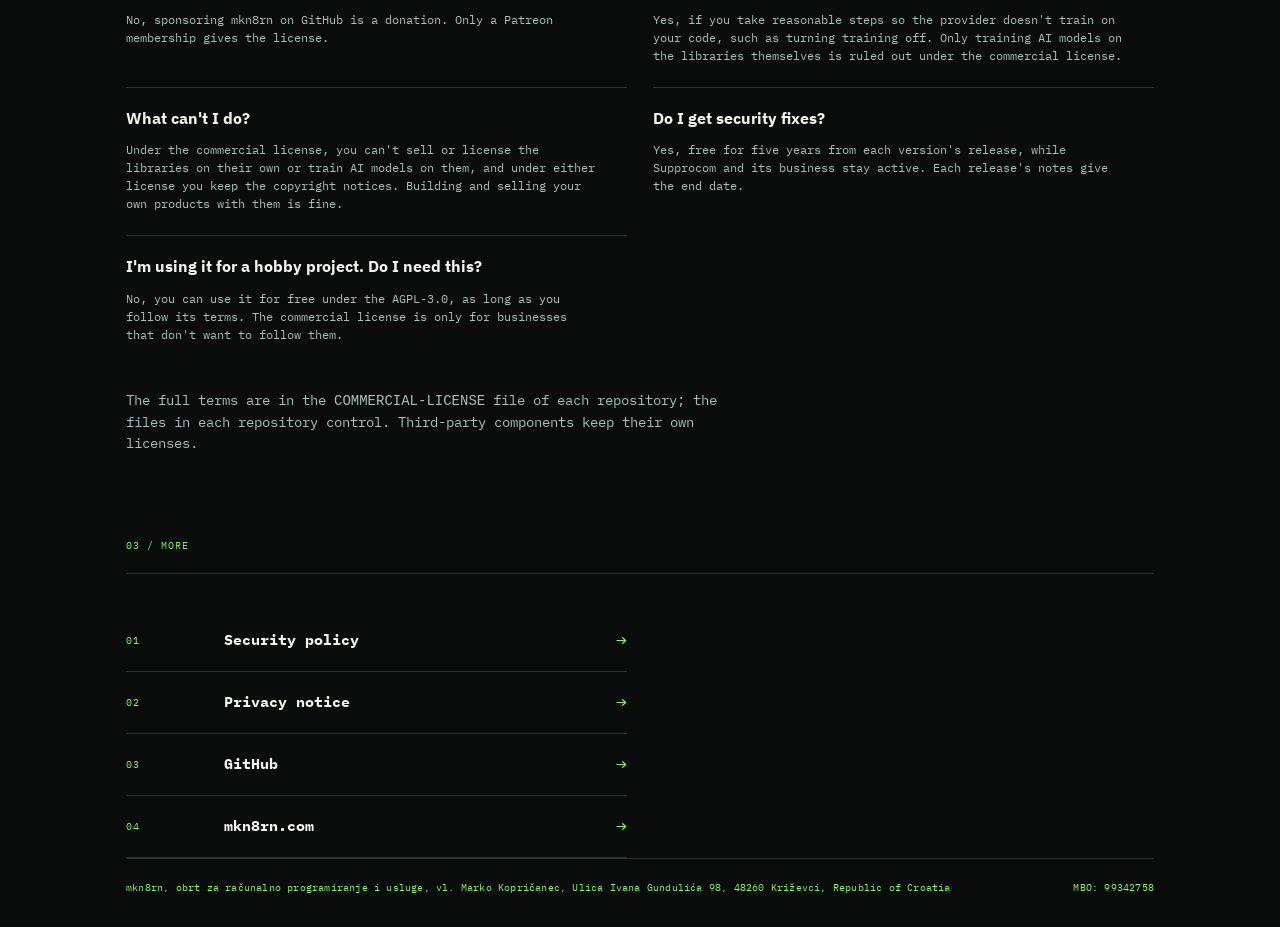
==== commit 85657cbc: "Home: title Supporting Project Components" ====
--- a/index.html
+++ b/index.html
@@ -2,7 +2,7 @@
 <body id=top><a class=skip href=#main-content>Skip to content</a>
 <header class="header wrap"><a class="brand label" href=./ aria-label="Supprocom"><span class=mark><img src=security/avatar.png alt=""></span><span>supprocom</span></a><nav class="nav label" aria-label="Main navigation"><a href=#licensing>Licensing</a><a href=#faq>FAQ</a><a href=https://github.com/Supprocom target=_blank rel=noreferrer>GitHub</a></nav></header>
 <main id=main-content>
-<section class="hero section wrap" aria-labelledby=intro-title><div class=copy><p class="eyebrow label">Supprocom | Obrt mkn8rn, vl. Marko Kopričanec</p><h1 id=intro-title><span>Supprocom</span></h1></div><div class="aside gray-text-1"><p>Supprocom groups projects by their intended role as reusable components, libraries, and tools rather than one-off application code.</p><a class="action label" href=https://github.com/Supprocom target=_blank rel=noreferrer>See the projects <span aria-hidden=true>&rarr;</span></a></div></section>
+<section class="hero section wrap" aria-labelledby=intro-title><div class=copy><p class="eyebrow label">Supprocom | Obrt mkn8rn, vl. Marko Kopričanec</p><h1 id=intro-title><span>Supporting Project Components</span></h1></div><div class="aside gray-text-1"><p>Supprocom groups projects by their intended role as reusable components, libraries, and tools rather than one-off application code.</p><a class="action label" href=https://github.com/Supprocom target=_blank rel=noreferrer>See the projects <span aria-hidden=true>&rarr;</span></a></div></section>
 
 <section class="section wrap" id=licensing aria-labelledby=licensing-title><div class=bar><h2 class=label id=licensing-title>01 / licensing</h2></div><div class=scope><div><h3>Your choice of two licenses</h3><ul>
 <li><a href=https://www.gnu.org/licenses/agpl-3.0.html target=_blank rel=noreferrer><strong>AGPL-3.0 &rarr;</strong></a>The GNU Affero General Public License v3.0, for everyone.</li>
